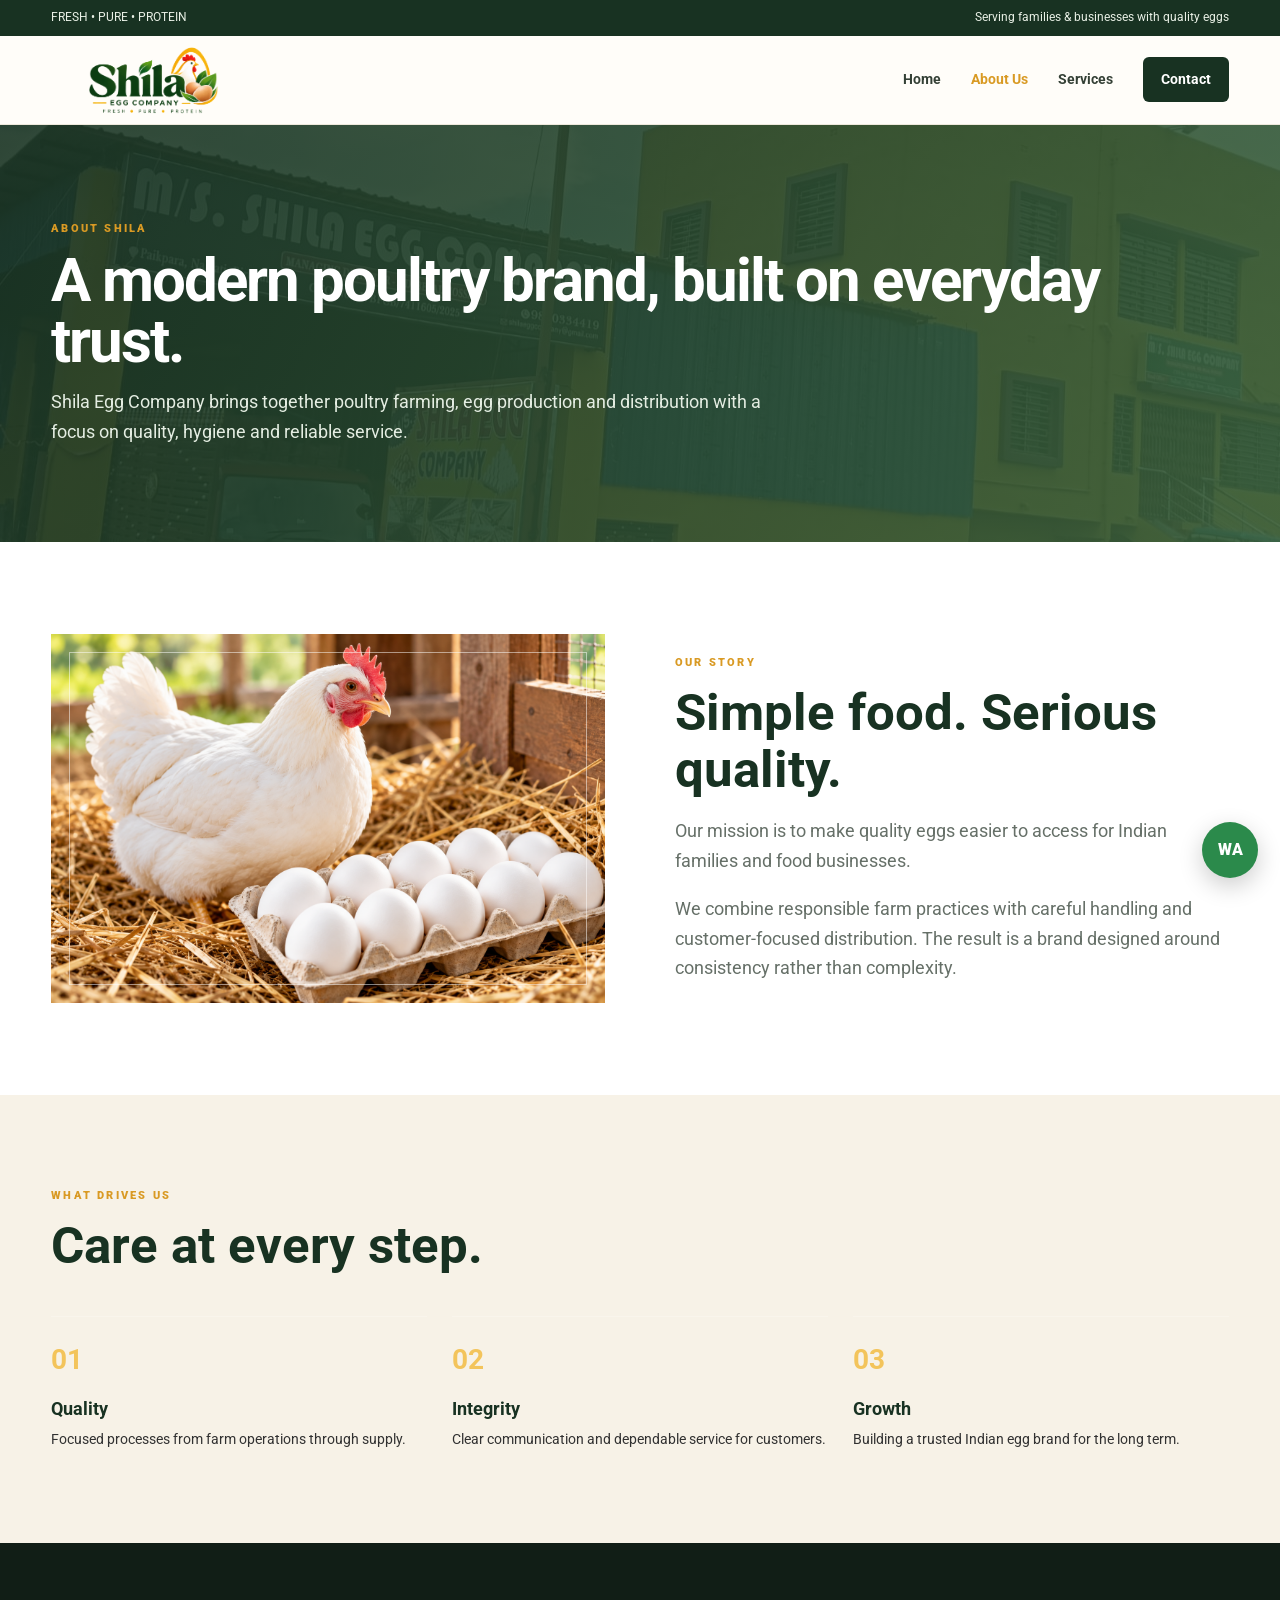
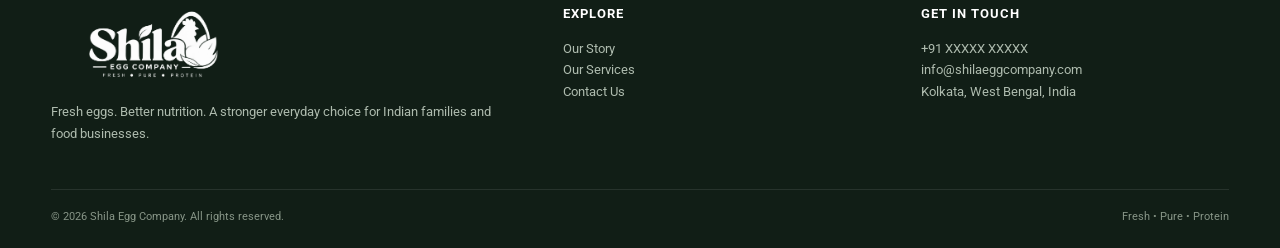
==== about.html @ a1354e64 "Initial commit" ====
<!doctype html>
<html lang="en">
  <head>
    <meta charset="utf-8" />
    <meta name="viewport" content="width=device-width,initial-scale=1" />
    <title>About Us | Shila Egg Company</title>
    <link rel="stylesheet" href="assets/css/style.css" />
  </head>
  <body>
    <div class="topbar">
      <div class="container">
        <span>FRESH • PURE • PROTEIN</span
        ><span>Serving families & businesses with quality eggs</span>
      </div>
    </div>
    <header>
      <div class="container nav">
        <a href="index.html"><img class="logo" src="assets/image/logo.png" /></a
        ><button class="menu">☰</button>
        <nav>
          <a href="index.html">Home</a>
          <a class="active" href="about.html">About Us</a>
          <a class="" href="services.html">Services</a>
          <a class="nav-cta" href="contact.html">Contact</a>
          <!-- <a class="nav-cta" href="contact.html">Enquire Now</a> -->
        </nav>
      </div>
    </header>
    <main>
      <section class="pagehero abouthero">
        <div class="container">
          <div class="eyebrow">About Shila</div>
          <h1>A modern poultry brand, built on everyday trust.</h1>
          <p>
            Shila Egg Company brings together poultry farming, egg production
            and distribution with a focus on quality, hygiene and reliable
            service.
          </p>
        </div>
      </section>
      <section>
        <div class="container split">
          <div class="image-card">
            <img src="assets/image/henwitheggs.png" alt="" />
          </div>
          <div>
            <div class="eyebrow">Our Story</div>
            <h2>Simple food. Serious quality.</h2>
            <p class="lead">
              Our mission is to make quality eggs easier to access for Indian
              families and food businesses.
            </p>
            <p class="lead" style="margin-top: 18px">
              We combine responsible farm practices with careful handling and
              customer-focused distribution. The result is a brand designed
              around consistency rather than complexity.
            </p>
          </div>
        </div>
      </section>
      <section class="cream">
        <div class="container">
          <div class="eyebrow">What Drives Us</div>
          <h2>Care at every step.</h2>
          <div class="pillars" style="color: #203020">
            <div class="pillar">
              <b>01</b>
              <h3 style="color: #183222">Quality</h3>
              <p>Focused processes from farm operations through supply.</p>
            </div>
            <div class="pillar">
              <b>02</b>
              <h3 style="color: #183222">Integrity</h3>
              <p>Clear communication and dependable service for customers.</p>
            </div>
            <div class="pillar">
              <b>03</b>
              <h3 style="color: #183222">Growth</h3>
              <p>Building a trusted Indian egg brand for the long term.</p>
            </div>
          </div>
        </div>
      </section>
    </main>
    <footer>
      <div class="container">
        <div class="foot">
          <div>
            <img src="assets/image/logo.png" />
            <p>
              Fresh eggs. Better nutrition. A stronger everyday choice for
              Indian families and food businesses.
            </p>
          </div>
          <div>
            <h4>Explore</h4>
            <p><a href="about.html">Our Story</a></p>
            <p><a href="services.html">Our Services</a></p>
            <p><a href="contact.html">Contact Us</a></p>
          </div>
          <div>
            <h4>Get in touch</h4>
            <p>+91 XXXXX XXXXX</p>
            <p>info@shilaeggcompany.com</p>
            <p>Kolkata, West Bengal, India</p>
          </div>
        </div>
        <div class="copy">
          <span>© 2026 Shila Egg Company. All rights reserved.</span
          ><span>Fresh • Pure • Protein</span>
        </div>
      </div>
    </footer>
    <a class="wa" href="https://wa.me/91XXXXXXXXXX" aria-label="WhatsApp">WA</a>
  </body>
</html>
---- assets/css/style.css ----
/* @import url("https://fonts.googleapis.com/css2?family=DM+Sans:wght@400;500;600;700&family=Playfair+Display:wght@600;700&display=swap"); */
@import url("https://fonts.googleapis.com/css2?family=Nunito:ital,wght@0,200..1000;1,200..1000&family=Roboto:ital,wght@0,100..900;1,100..900&display=swap");
:root {
  --forest: #183222;
  --green: #315b35;
  --gold: #d99a24;
  --cream: #f7f2e7;
  --ink: #202820;
  --muted: #667068;
  --line: #e5e1d7;
  --white: #fff;
}
* {
  box-sizing: border-box;
  margin: 0;
  padding: 0;
}
html {
  scroll-behavior: smooth;
}
body {
  font-family: "Roboto", sans-serif;
  color: var(--ink);
  background: #fff;
  line-height: 1.65;
}
a {
  text-decoration: none;
  color: inherit;
}
img {
  max-width: 100%;
  display: block;
}
.container {
  width: min(1180px, 92%);
  margin: auto;
}
.topbar {
  background: var(--forest);
  color: #e9f0e6;
  font-size: 12px;
  padding: 8px 0;
}
.topbar .container {
  display: flex;
  justify-content: space-between;
}
header {
  position: sticky;
  top: 0;
  z-index: 50;
  background: #fffdf9ef;
  backdrop-filter: blur(15px);
  border-bottom: 1px solid #eee9dc;
}
.nav {
  height: 88px;
  display: flex;
  align-items: center;
  justify-content: space-between;
}
.logo {
  width: 205px;
}
nav {
  display: flex;
  gap: 30px;
  align-items: center;
}
nav a {
  font-size: 14px;
  font-weight: 700;
  color: #344036;
}
nav a:hover,
nav a.active {
  color: var(--gold);
}
.nav-cta {
  background: var(--forest);
  color: #fff !important;
  padding: 11px 18px;
  border-radius: 6px;
}
.menu {
  display: none;
  border: 0;
  background: none;
  font-size: 27px;
}
.hero {
  /* height: 700px; */
  position: relative;
  /* overflow: hidden; */
  background: #152517;
  padding: 0 0 60px;
}

.hero-content {
  position: relative;
  z-index: 3;
  color: #fff;
  padding-top: 155px;
  max-width: 720px;
}
.kicker {
  display: inline-flex;
  align-items: center;
  gap: 9px;
  text-transform: uppercase;
  letter-spacing: 2px;
  font-size: 12px;
  font-weight: 800;
  color: #f5ca5a;
  margin-bottom: 20px;
}
.kicker:before {
  content: "";
  width: 34px;
  height: 2px;
  background: #f5ca5a;
}
h1 {
  font-family: "Roboto", sans-serif;
  font-size: clamp(48px, 6.2vw, 78px);
  line-height: 1.02;
  letter-spacing: -2px;
  margin-bottom: 23px;
}
.hero p {
  font-size: 19px;
  max-width: 620px;
  color: #eef3eb;
}
.actions {
  display: flex;
  gap: 12px;
  margin-top: 30px;
}
.btn {
  padding: 14px 22px;
  border-radius: 5px;
  font-weight: 800;
  font-size: 14px;
  background: var(--gold);
  color: #1d281e;
  display: inline-block;
}
.btn.light {
  background: #fff;
  color: var(--forest);
}
.slide-label {
  position: absolute;
  right: 5%;
  bottom: 30px;
  color: #fff;
  z-index: 3;
  font-size: 11px;
  letter-spacing: 2px;
  text-transform: uppercase;
}
section {
  padding: 92px 0;
}
.cream {
  background: var(--cream);
}
.eyebrow {
  text-transform: uppercase;
  color: var(--gold);
  letter-spacing: 2.2px;
  font-size: 11px;
  font-weight: 900;
  margin-bottom: 12px;
}
h2 {
  font-family: "Roboto", sans-serif;
  font-size: clamp(36px, 4vw, 54px);
  line-height: 1.12;
  color: var(--forest);
  margin-bottom: 18px;
}
.lead {
  font-size: 18px;
  color: var(--muted);
  max-width: 720px;
}
.split {
  display: grid;
  grid-template-columns: 1fr 1fr;
  gap: 70px;
  align-items: center;
}
.image-card {
  /* height: 500px; */
  border-radius: 4px;
  /* background: center/cover
    url("./assets/eggs.png"); */
  position: relative;
}
.image-card:after {
  content: "";
  position: absolute;
  inset: 18px;
  border: 1px solid #ffffff80;
}
.trust {
  display: grid;
  grid-template-columns: repeat(4, 1fr);
  border-top: 1px solid var(--line);
  border-bottom: 1px solid var(--line);
  margin-top: 45px;
}
.trust div {
  padding: 25px 20px;
  text-align: center;
  border-right: 1px solid var(--line);
}
.trust div:last-child {
  border: 0;
}
.trust strong {
  display: block;
  color: var(--forest);
  font-size: 25px;
}
.trust span {
  font-size: 12px;
  color: var(--muted);
  text-transform: uppercase;
  letter-spacing: 1px;
}
.whatweoffer {
  background:
    linear-gradient(
      to right,
      rgba(243, 240, 232, 0.9),
      rgb(243, 238, 225, 0.9)
    ),
    url(../image/egg-tray.png) no-repeat;
  background-size: cover;
  background-position: center;
  background-attachment: fixed;
}
.products {
  display: grid;
  grid-template-columns: repeat(3, 1fr);
  gap: 22px;
  margin-top: 42px;
}
.product {
  min-height: 290px;
  padding: 30px;
  background: #fff;
  border: 1px solid var(--line);
  position: relative;
  overflow: hidden;
}
.product:before {
  content: "";
  position: absolute;
  width: 90px;
  height: 90px;
  border-radius: 50%;
  right: -30px;
  top: -30px;
  background: #f8e8bf;
}
.num {
  font-size: 12px;
  color: var(--gold);
  font-weight: 900;
  letter-spacing: 2px;
}
.product h3 {
  font-family: "Roboto", sans-serif;
  font-size: 26px;
  color: var(--forest);
  margin: 35px 0 8px;
}
.product p {
  color: var(--muted);
  font-size: 14px;
}
.farm-band {
  background: var(--forest);
  color: #fff;
}
.farm-band h2 {
  color: #fff;
}
.farm-band .lead {
  color: #dce7db;
}
.pillars {
  display: grid;
  grid-template-columns: repeat(3, 1fr);
  gap: 25px;
  margin-top: 42px;
}
.pillar {
  border-top: 1px solid #ffffff38;
  padding-top: 20px;
}
.pillar b {
  font-size: 28px;
  color: #f3c45b;
}
.pillar h3 {
  color: #fff;
  margin: 10px 0 5px;
  font-size: 18px;
}
.pillar p {
  color: #313131;
  font-size: 14px;
}
.quote {
  background:
    linear-gradient(
      to right,
      rgba(243, 240, 232, 0.7),
      rgb(243, 238, 225, 0.7)
    ),
    url(../image/inside.jpg) no-repeat;
  background-size: cover;
  background-attachment: fixed;
  text-align: center;
}
.quote blockquote {
  font-family: "Roboto", sans-serif;
  font-size: clamp(28px, 4vw, 45px);
  line-height: 1.25;
  color: var(--forest);
  max-width: 850px;
  margin: auto;
}
.quote cite {
  display: block;
  margin-top: 18px;
  color: var(--gold);
  font-size: 11px;
  letter-spacing: 2px;
  font-style: normal;
  font-weight: 800;
}
.pagehero {
  padding: 95px 0;
  background-size: cover;
  color: #fff;
}
.abouthero {
  background:
    linear-gradient(115deg, rgba(24, 50, 34, 0.9), rgba(59, 99, 62, 0.9)),
    url(../image/office.jpg) no-repeat;
  background-position: top center;
  background-attachment: fixed;
}
.servicehero {
  background:
    linear-gradient(115deg, rgba(24, 50, 34, 0.9), rgba(59, 99, 62, 0.9)),
    url(../image/inside02.jpg) no-repeat;
  background-position: top center;
  background-attachment: fixed;
}
.contacthero {
  background:
    linear-gradient(115deg, rgba(24, 50, 34, 0.9), rgba(59, 99, 62, 0.9)),
    url(../image/office02.jpg) no-repeat;
  background-position: top center;
  background-attachment: fixed;
}
.pagehero h1 {
  font-size: 60px;
  margin-bottom: 15px;
}
.pagehero p {
  max-width: 720px;
  color: #e4ede2;
  font-size: 18px;
}
.service-grid {
  display: grid;
  grid-template-columns: repeat(2, 1fr);
  gap: 20px;
  margin-top: 40px;
}
.service {
  padding: 34px;
  border: 1px solid var(--line);
  background: #fff;
}
.service span {
  color: var(--gold);
  font-weight: 900;
  font-size: 12px;
  letter-spacing: 2px;
}
.service h3 {
  font-family: "Roboto", sans-serif;
  color: var(--forest);
  font-size: 27px;
  margin: 18px 0 8px;
}
.service p {
  color: var(--muted);
}
.contact-grid {
  display: grid;
  grid-template-columns: 0.8fr 1.2fr;
  gap: 55px;
}
.contact-item {
  padding: 20px 0;
  border-bottom: 1px solid var(--line);
}
.contact-item b {
  display: block;
  color: var(--forest);
  font-size: 14px;
  margin-bottom: 3px;
}
.contact-item span {
  color: var(--muted);
}
.map {
  min-height: 460px;
  border: 0;
}
.map iframe {
  width: 100%;
  height: 100%;
  min-height: 460px;
  border: 0;
  filter: saturate(0.75);
}
footer {
  background: #111e16;
  color: #dce7dc;
  padding: 60px 0 22px;
}
.foot {
  display: grid;
  grid-template-columns: 1.2fr 0.8fr 0.8fr;
  gap: 50px;
}
.foot img {
  width: 205px;
  filter: brightness(0) invert(1);
  margin-bottom: 16px;
}
.foot p,
.foot a {
  color: #aebbae;
  font-size: 13px;
}
.foot h4 {
  color: #fff;
  margin-bottom: 13px;
  font-size: 13px;
  text-transform: uppercase;
  letter-spacing: 1px;
}
.copy {
  border-top: 1px solid #ffffff18;
  margin-top: 45px;
  padding-top: 18px;
  color: #879587;
  font-size: 11px;
  display: flex;
  justify-content: space-between;
}
.wa {
  position: fixed;
  right: 22px;
  bottom: 22px;
  background: #2b8a4b;
  color: #fff;
  border-radius: 50%;
  width: 56px;
  height: 56px;
  display: grid;
  place-items: center;
  font-weight: 900;
  z-index: 100;
  box-shadow: 0 8px 25px #0003;
}
@media (max-width: 800px) {
  .topbar {
    display: none;
  }
  .nav {
    height: 72px;
  }
  nav {
    display: none;
  }
  .menu {
    display: block;
  }
  .hero {
    height: 620px;
  }
  .hero-content {
    padding-top: 125px;
  }
  .split,
  .contact-grid {
    grid-template-columns: 1fr;
    gap: 40px;
  }
  .image-card {
    height: 360px;
  }
  .trust {
    grid-template-columns: repeat(2, 1fr);
  }
  .trust div:nth-child(2) {
    border-right: 0;
  }
  .products,
  .pillars,
  .service-grid {
    grid-template-columns: 1fr;
  }
  .pagehero h1 {
    font-size: 44px;
  }
  .foot {
    grid-template-columns: 1fr 1fr;
  }
  .copy {
    flex-direction: column;
    gap: 8px;
  }
}
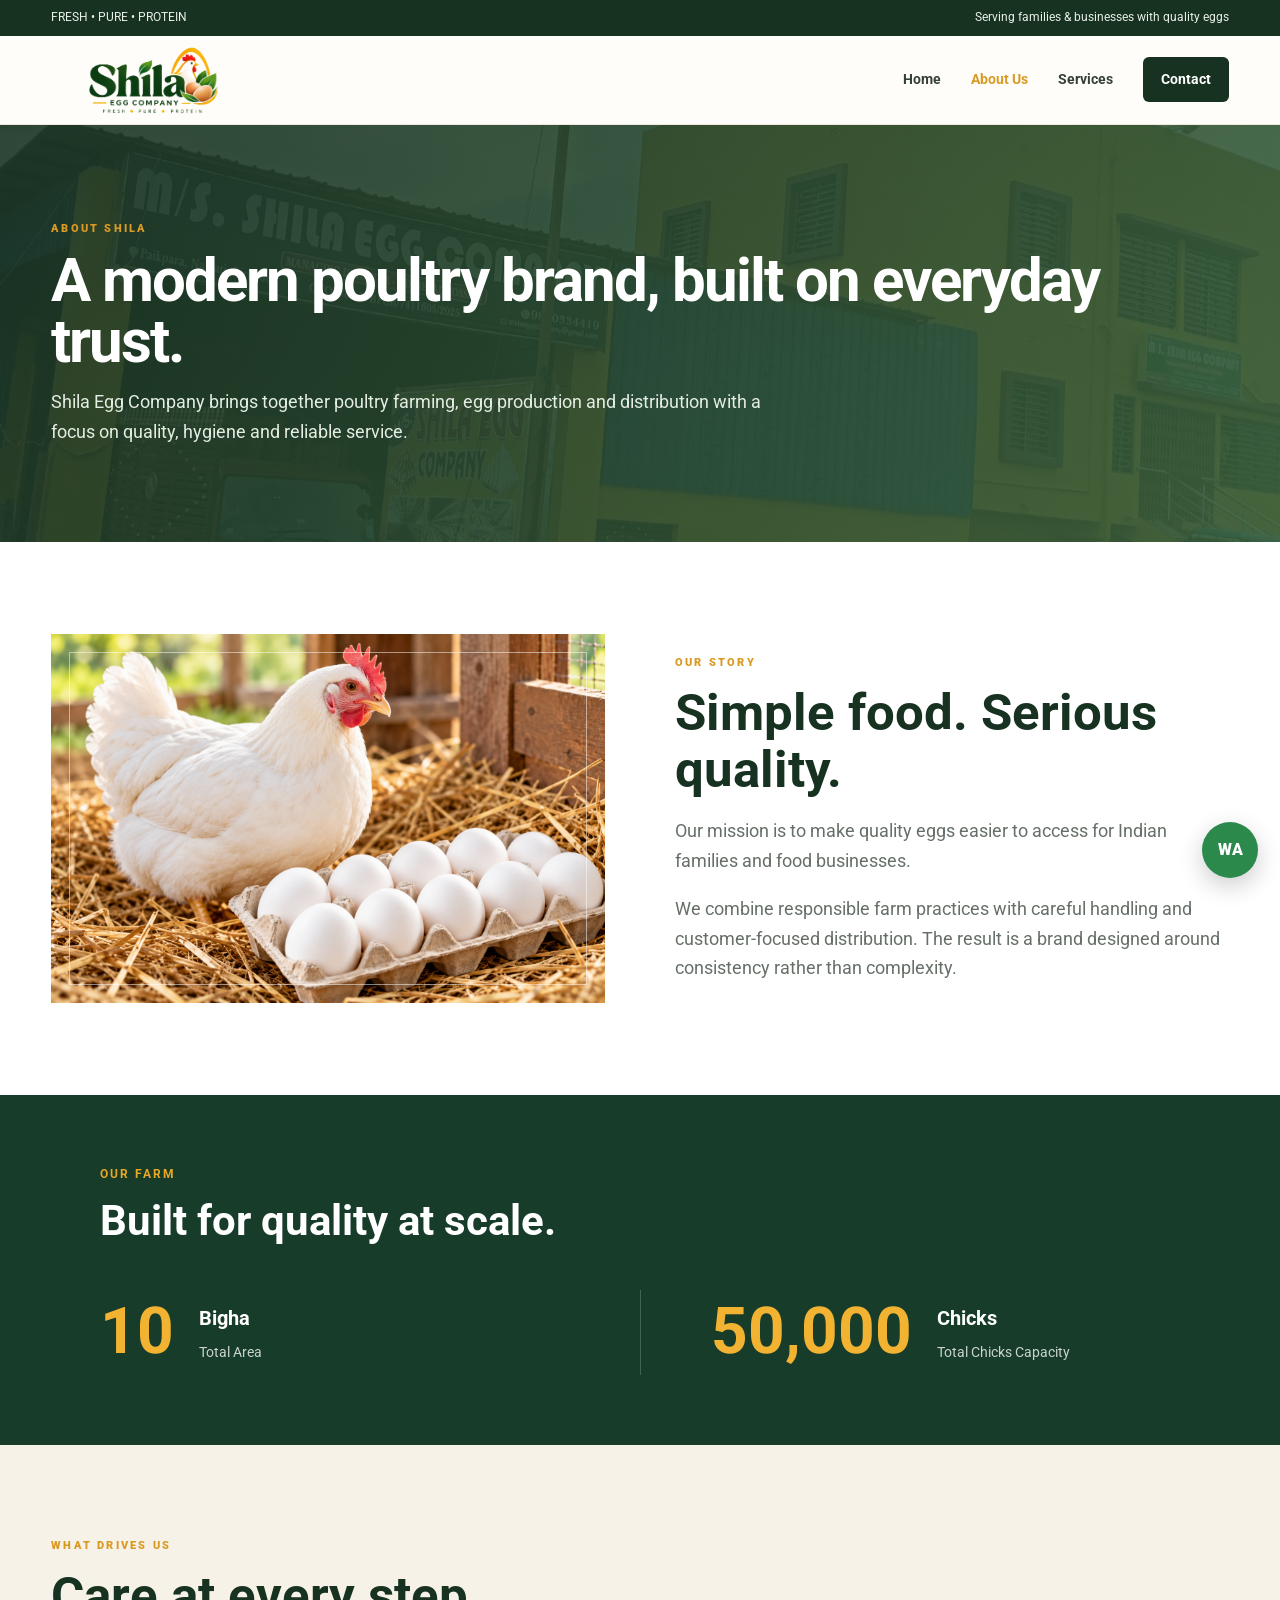
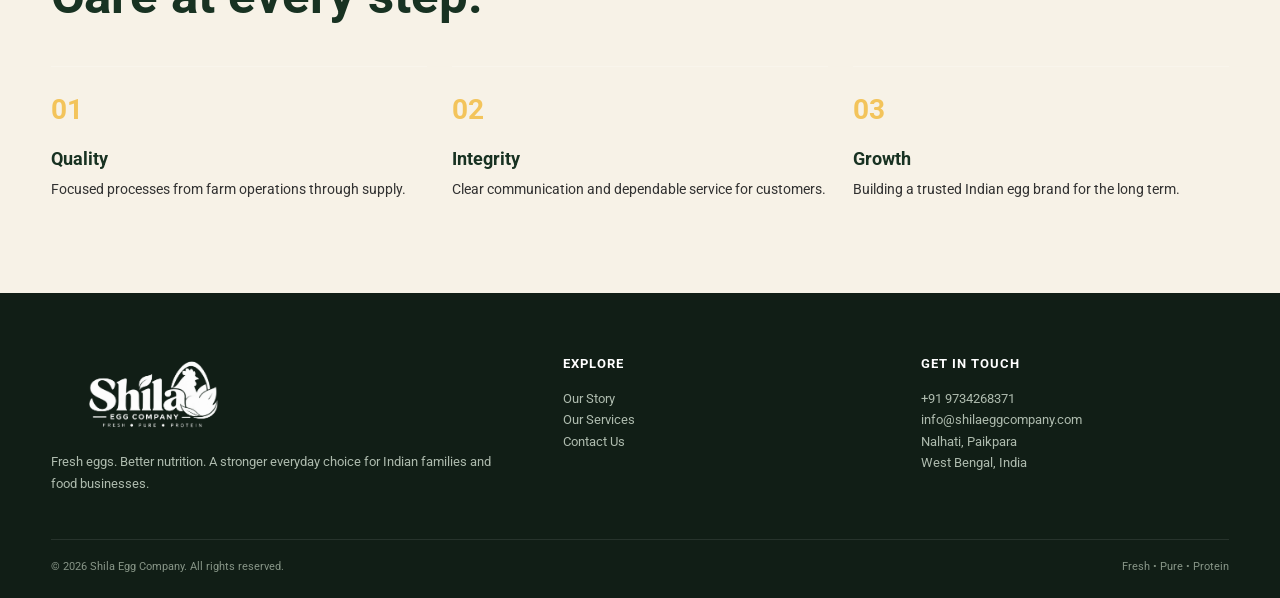
==== commit b5d63c0a: "changes" ====
--- a/about.html
+++ b/about.html
@@ -58,6 +58,37 @@
           </div>
         </div>
       </section>
+      <section class="farm-stats" aria-labelledby="farm-stats-title">
+        <div class="farm-stats__container">
+          <div class="farm-stats__heading">
+            <span class="farm-stats__eyebrow">OUR FARM</span>
+            <h2 id="farm-stats-title">Built for quality at scale.</h2>
+          </div>
+
+          <div class="farm-stats__items">
+            <div class="farm-stats__item">
+              <span class="farm-stats__number">10</span>
+
+              <div class="farm-stats__content">
+                <span class="farm-stats__unit">Bigha</span>
+                <p>Total Area</p>
+              </div>
+            </div>
+
+            <div class="farm-stats__divider" aria-hidden="true"></div>
+
+            <div class="farm-stats__item">
+              <span class="farm-stats__number">50,000</span>
+
+              <div class="farm-stats__content">
+                <span class="farm-stats__unit">Chicks</span>
+                <p>Total Chicks Capacity</p>
+              </div>
+            </div>
+          </div>
+        </div>
+      </section>
+
       <section class="cream">
         <div class="container">
           <div class="eyebrow">What Drives Us</div>
@@ -100,9 +131,12 @@
           </div>
           <div>
             <h4>Get in touch</h4>
-            <p>+91 XXXXX XXXXX</p>
+            <p>+91 9734268371</p>
             <p>info@shilaeggcompany.com</p>
-            <p>Kolkata, West Bengal, India</p>
+            <p>
+              Nalhati, Paikpara<br />
+              West Bengal, India
+            </p>
           </div>
         </div>
         <div class="copy">
@@ -111,6 +145,6 @@
         </div>
       </div>
     </footer>
-    <a class="wa" href="https://wa.me/91XXXXXXXXXX" aria-label="WhatsApp">WA</a>
+    <a class="wa" href="https://wa.me/9734268371" aria-label="WhatsApp">WA</a>
   </body>
 </html>
--- a/assets/css/style.css
+++ b/assets/css/style.css
@@ -381,6 +381,136 @@
   color: #e4ede2;
   font-size: 18px;
 }
+.farm-stats {
+  background: #173c2a;
+  padding: 70px 20px;
+}
+
+.farm-stats__container {
+  max-width: 1080px;
+  margin: 0 auto;
+}
+
+.farm-stats__heading {
+  margin-bottom: 45px;
+}
+
+.farm-stats__eyebrow {
+  display: block;
+  color: #e9a825;
+  font-size: 12px;
+  font-weight: 700;
+  letter-spacing: 2px;
+  margin-bottom: 12px;
+}
+
+.farm-stats__heading h2 {
+  color: #fff;
+  font-size: 42px;
+  line-height: 1.15;
+  margin: 0;
+}
+
+.farm-stats__items {
+  display: flex;
+  align-items: center;
+}
+
+.farm-stats__item {
+  flex: 1;
+  display: flex;
+  align-items: center;
+  gap: 25px;
+}
+
+.farm-stats__number {
+  color: #f2b332;
+  font-size: 64px;
+  line-height: 1;
+  font-weight: 700;
+}
+
+.farm-stats__content {
+  display: flex;
+  flex-direction: column;
+}
+
+.farm-stats__unit {
+  color: #fff;
+  font-size: 20px;
+  font-weight: 700;
+  margin-bottom: 7px;
+}
+
+.farm-stats__content p {
+  color: #c9d3cd;
+  font-size: 14px;
+  line-height: 1.5;
+  margin: 0;
+}
+
+.farm-stats__divider {
+  width: 1px;
+  height: 85px;
+  background: rgba(255, 255, 255, 0.2);
+  margin: 0 70px;
+}
+
+/* Tablet */
+@media (max-width: 768px) {
+  .farm-stats {
+    padding: 55px 25px;
+  }
+
+  .farm-stats__heading h2 {
+    font-size: 34px;
+  }
+
+  .farm-stats__number {
+    font-size: 48px;
+  }
+
+  .farm-stats__divider {
+    margin: 0 35px;
+  }
+}
+
+/* Mobile */
+@media (max-width: 576px) {
+  .farm-stats {
+    padding: 45px 20px;
+  }
+
+  .farm-stats__heading {
+    margin-bottom: 30px;
+  }
+
+  .farm-stats__heading h2 {
+    font-size: 30px;
+  }
+
+  .farm-stats__items {
+    flex-direction: column;
+    align-items: stretch;
+    gap: 30px;
+  }
+
+  .farm-stats__item {
+    gap: 20px;
+  }
+
+  .farm-stats__number {
+    min-width: 120px;
+    font-size: 44px;
+  }
+
+  .farm-stats__divider {
+    width: 100%;
+    height: 1px;
+    margin: 0;
+  }
+}
+
 .service-grid {
   display: grid;
   grid-template-columns: repeat(2, 1fr);
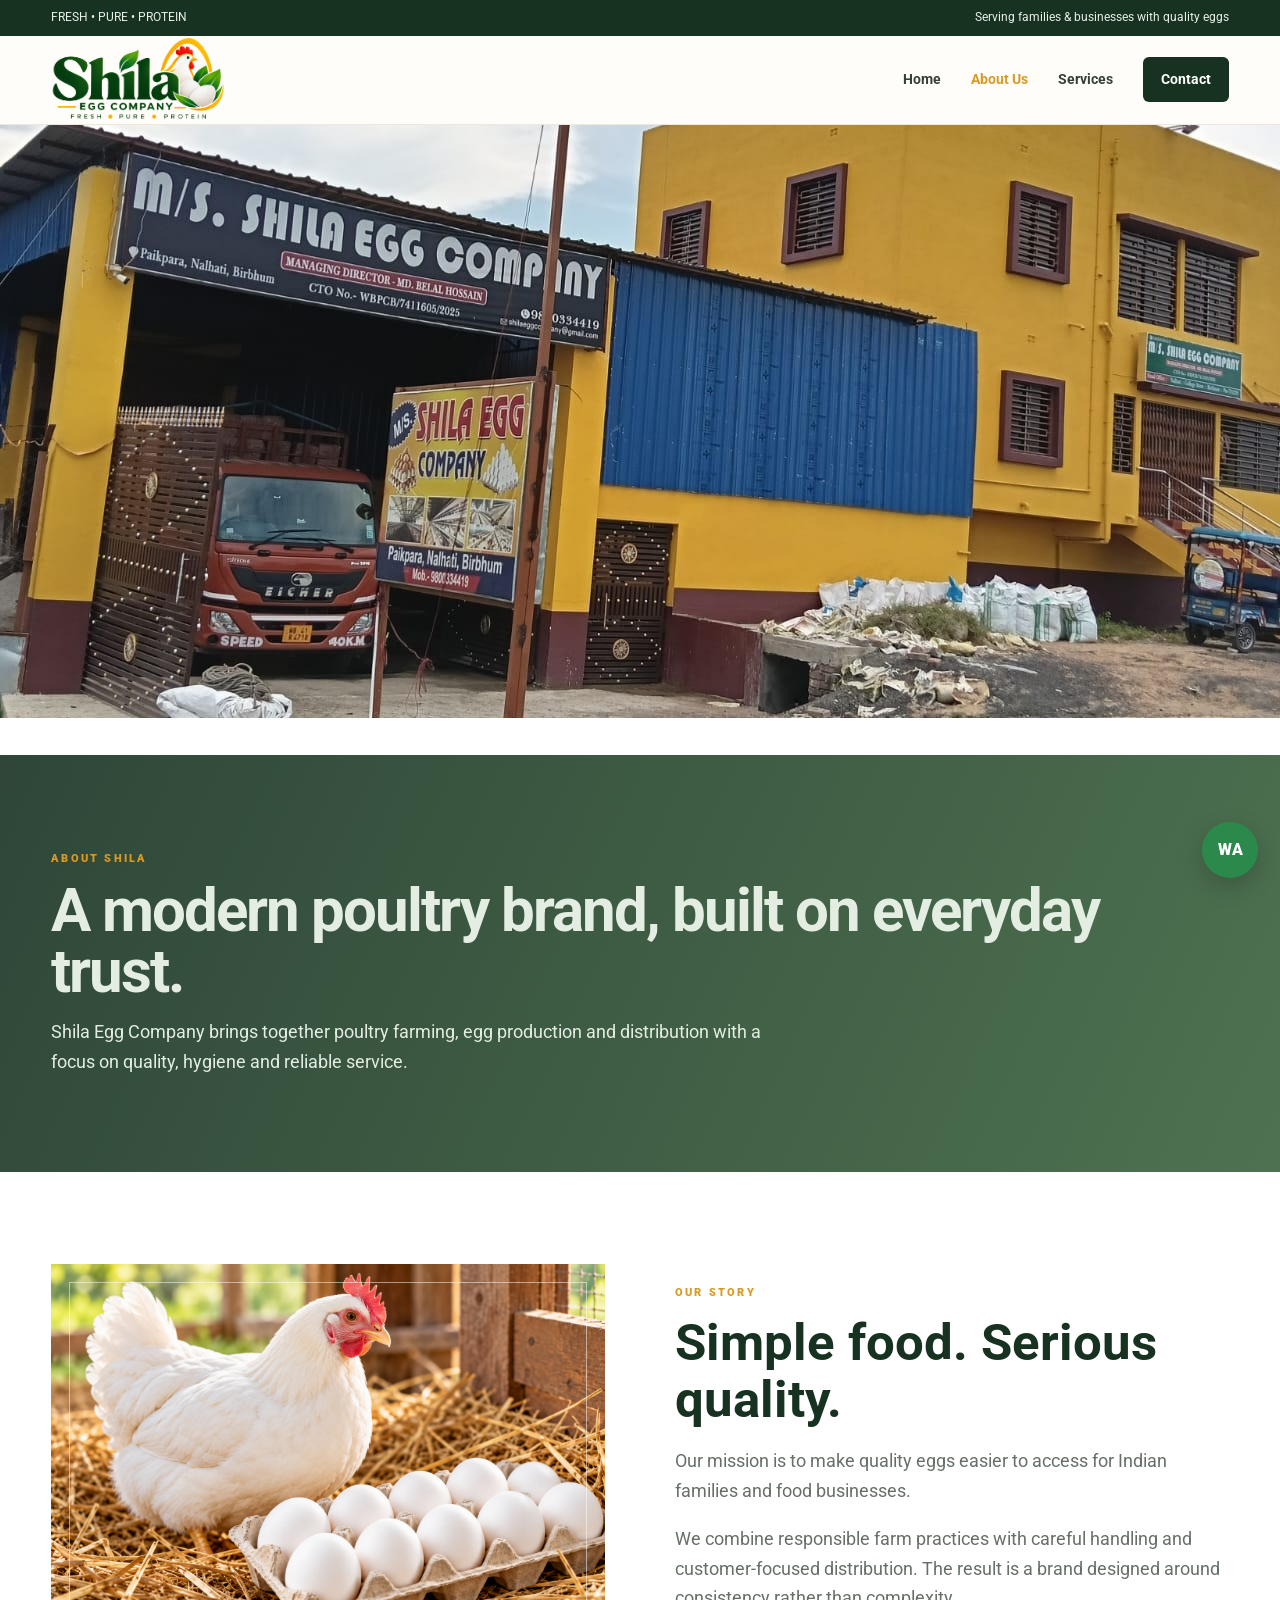
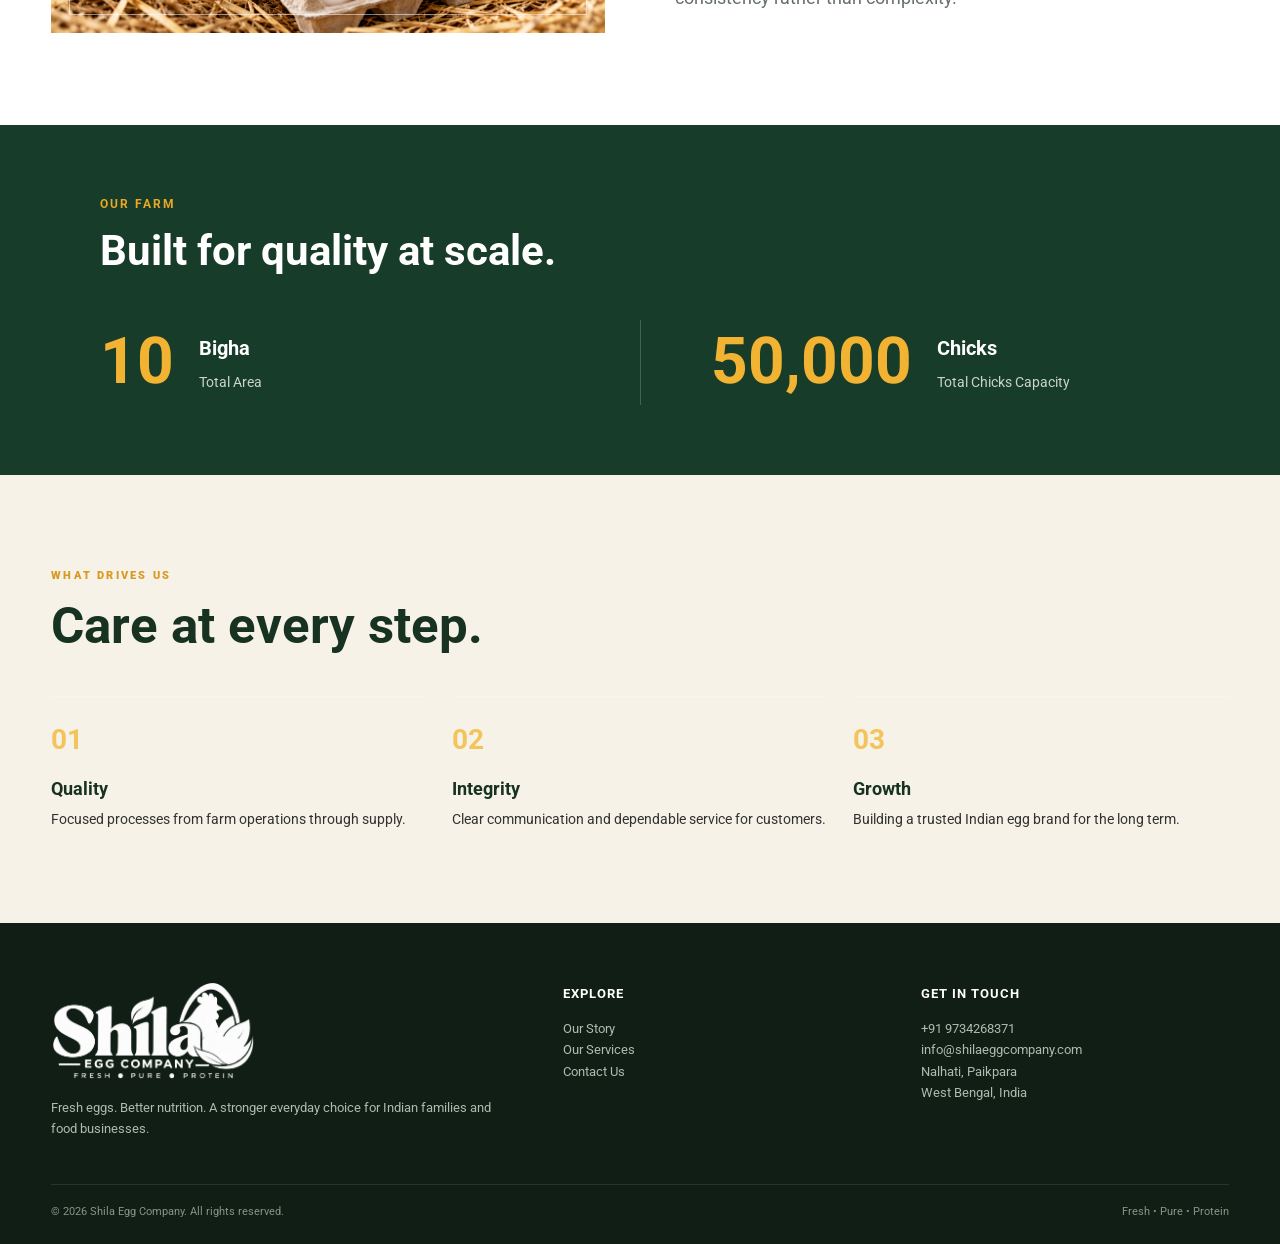
==== commit 60b91d9e: "new changes 08oct" ====
--- a/about.html
+++ b/about.html
@@ -28,6 +28,9 @@
     </header>
     <main>
       <section class="pagehero abouthero">
+        <!-- <img src="assets/image/office.jpg" alt="Office" /> -->
+      </section>
+      <div class="pagehero-inner">
         <div class="container">
           <div class="eyebrow">About Shila</div>
           <h1>A modern poultry brand, built on everyday trust.</h1>
@@ -37,7 +40,7 @@
             service.
           </p>
         </div>
-      </section>
+      </div>
       <section>
         <div class="container split">
           <div class="image-card">
--- a/assets/css/style.css
+++ b/assets/css/style.css
@@ -61,7 +61,7 @@
   justify-content: space-between;
 }
 .logo {
-  width: 205px;
+  width: 175px;
 }
 nav {
   display: flex;
@@ -252,11 +252,16 @@
 }
 .product {
   min-height: 290px;
-  padding: 30px;
   background: #fff;
   border: 1px solid var(--line);
   position: relative;
   overflow: hidden;
+}
+.product-pic {
+}
+.product-text {
+  background-color: #fff;
+  padding: 30px;
 }
 .product:before {
   content: "";
@@ -347,36 +352,44 @@
   font-weight: 800;
 }
 .pagehero {
+  background-size: cover;
+  color: #fff;
+  position: relative;
+}
+.pagehero-inner {
   padding: 95px 0;
-  background-size: cover;
-  color: #fff;
+  background: linear-gradient(
+    115deg,
+    rgba(24, 50, 34, 0.9),
+    rgba(59, 99, 62, 0.9)
+  );
+}
+.abouthero,
+.servicehero,
+.contacthero {
+  min-height: 70vh;
 }
 .abouthero {
-  background:
-    linear-gradient(115deg, rgba(24, 50, 34, 0.9), rgba(59, 99, 62, 0.9)),
-    url(../image/office.jpg) no-repeat;
+  background: url(../image/office.jpg) no-repeat;
   background-position: top center;
   background-attachment: fixed;
 }
 .servicehero {
-  background:
-    linear-gradient(115deg, rgba(24, 50, 34, 0.9), rgba(59, 99, 62, 0.9)),
-    url(../image/inside02.jpg) no-repeat;
+  background: url(../image/inside02.jpg) no-repeat;
   background-position: top center;
   background-attachment: fixed;
 }
 .contacthero {
-  background:
-    linear-gradient(115deg, rgba(24, 50, 34, 0.9), rgba(59, 99, 62, 0.9)),
-    url(../image/office02.jpg) no-repeat;
+  background: url(../image/office02.jpg) no-repeat;
   background-position: top center;
   background-attachment: fixed;
 }
-.pagehero h1 {
+.pagehero-inner h1 {
   font-size: 60px;
   margin-bottom: 15px;
-}
-.pagehero p {
+  color: #e4ede2;
+}
+.pagehero-inner p {
   max-width: 720px;
   color: #e4ede2;
   font-size: 18px;
